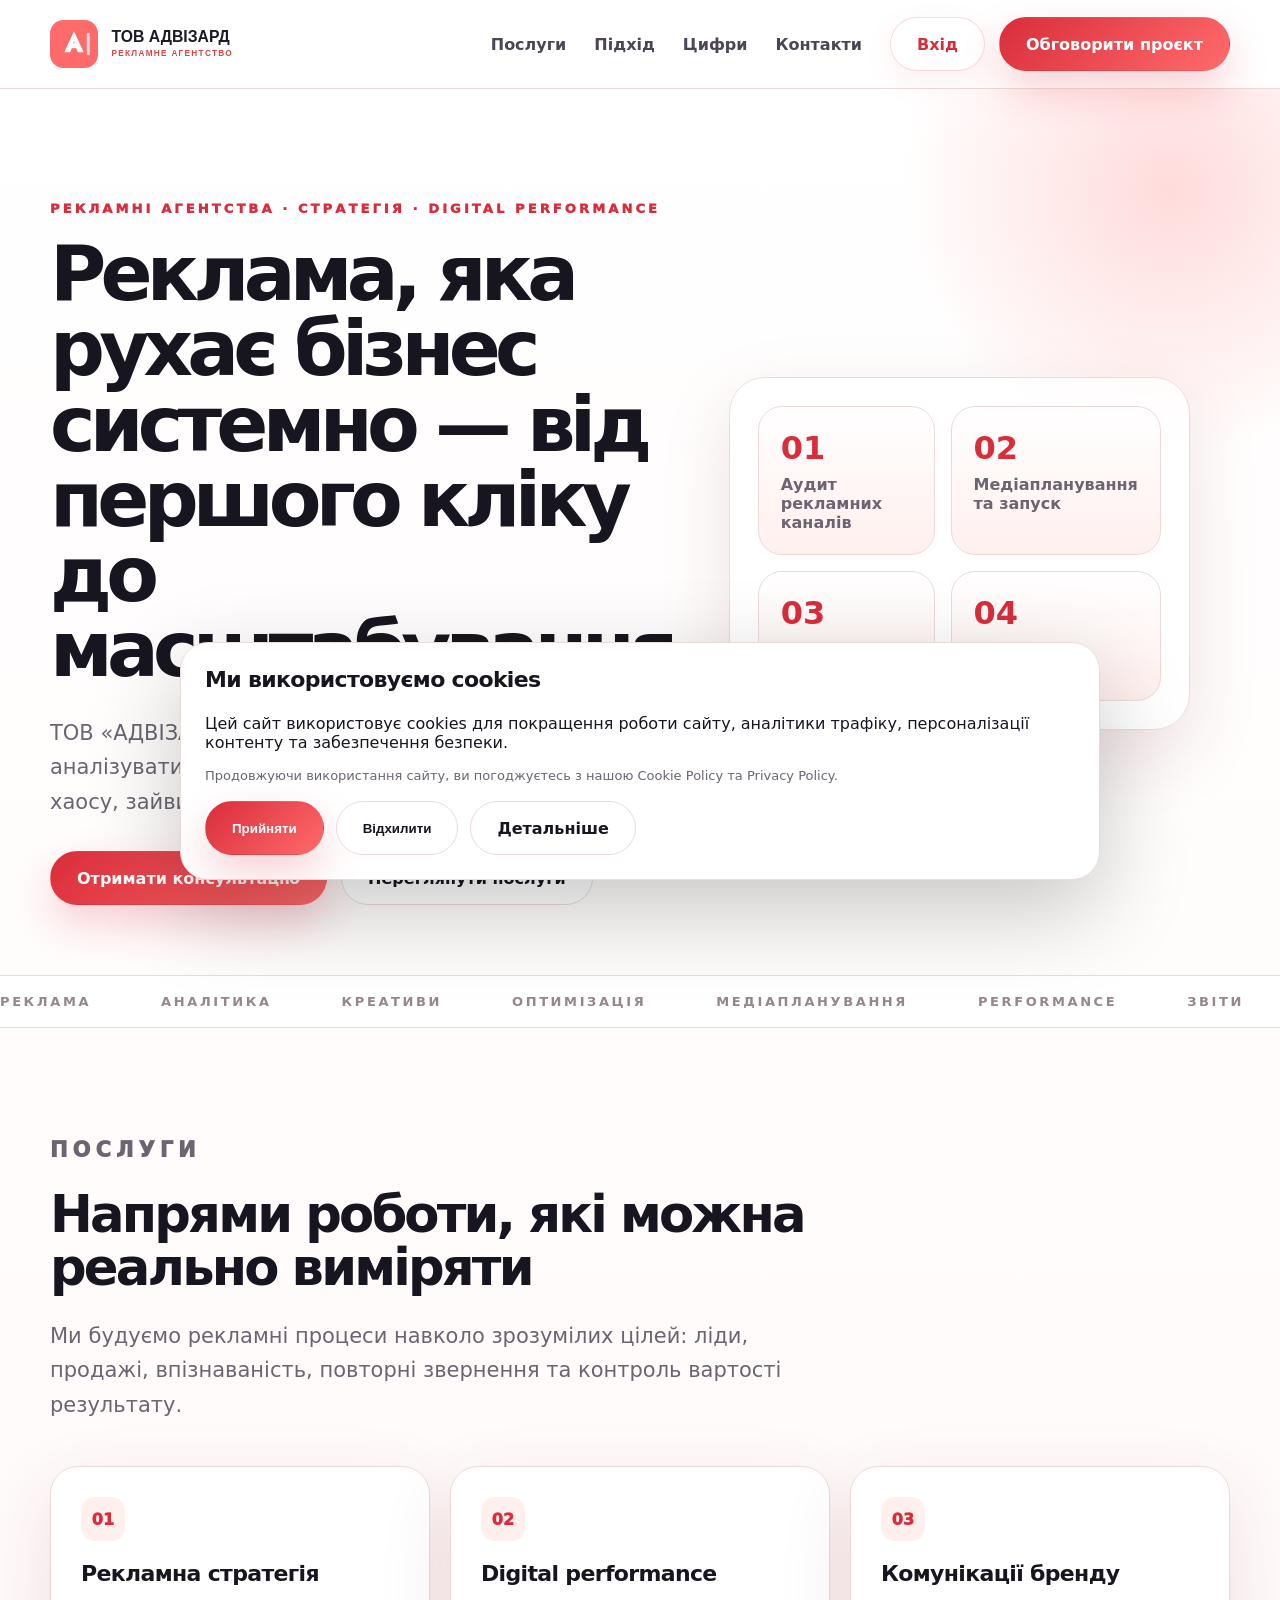
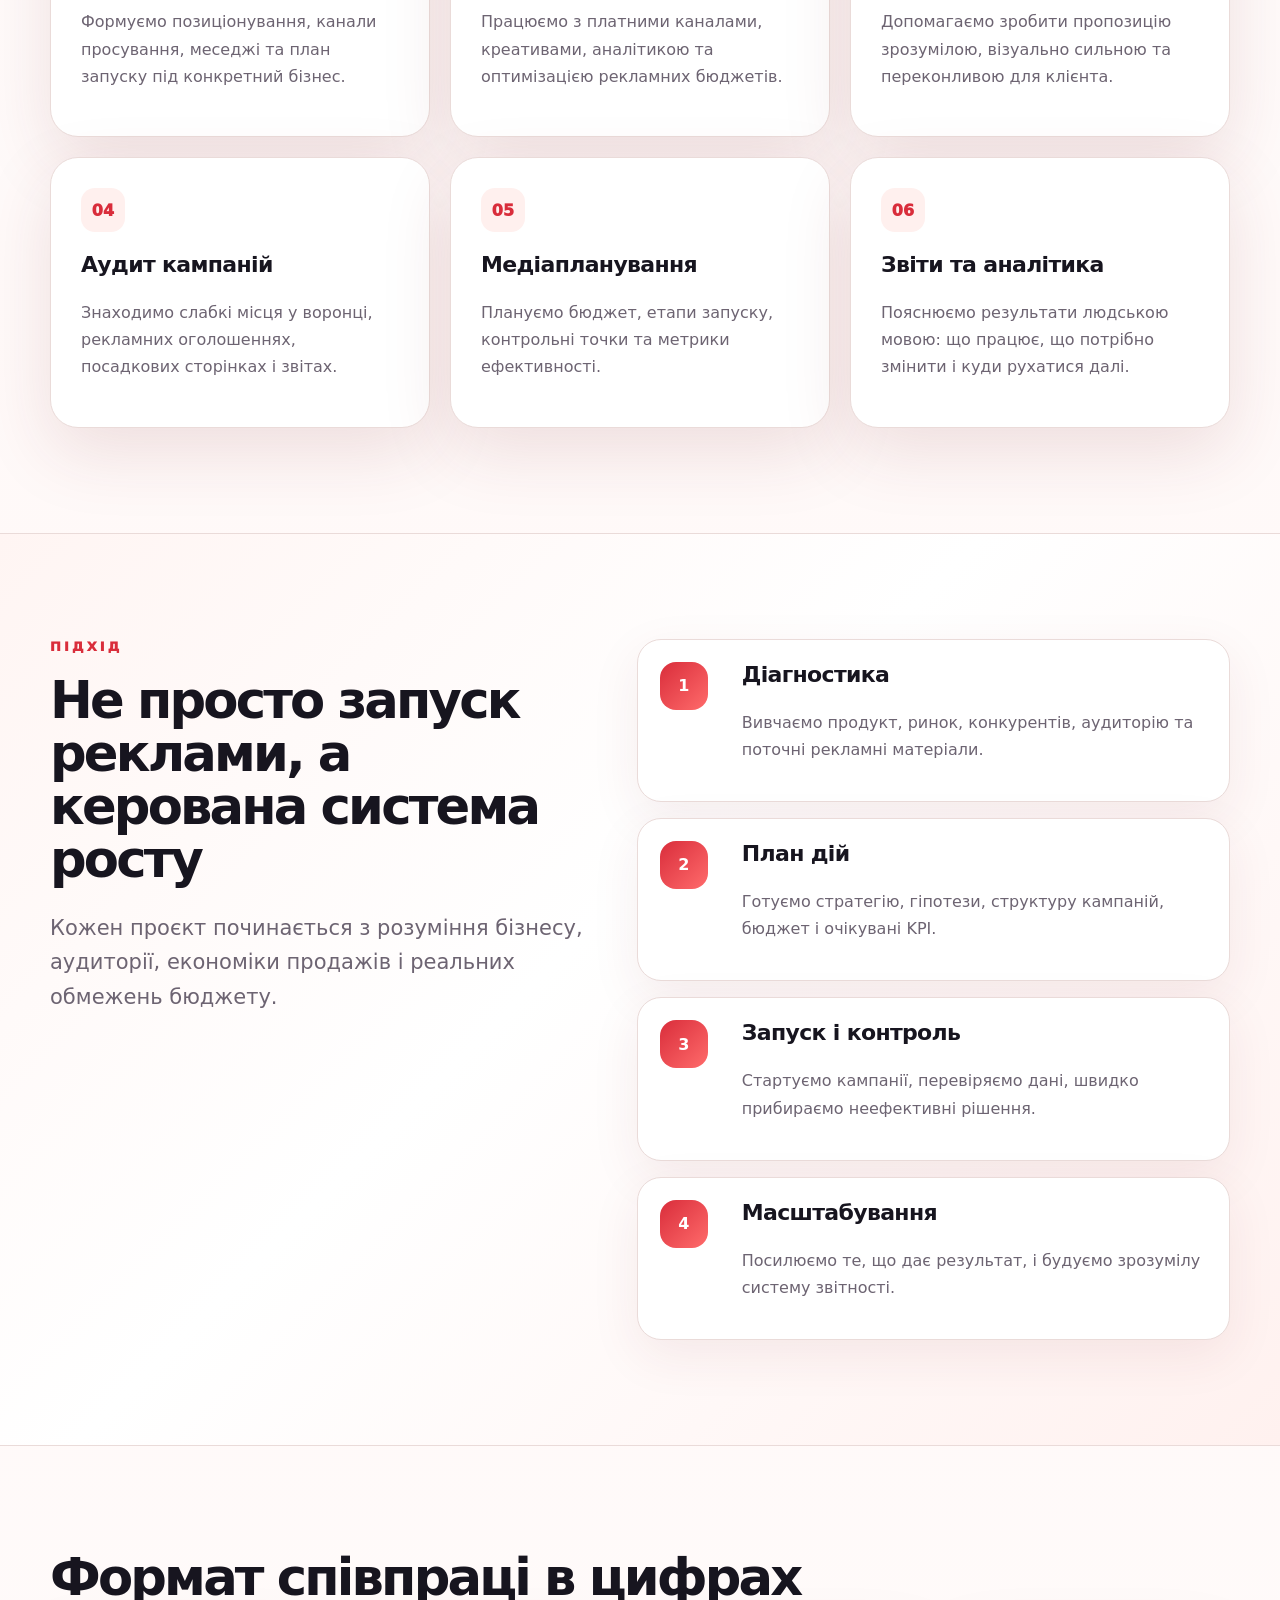
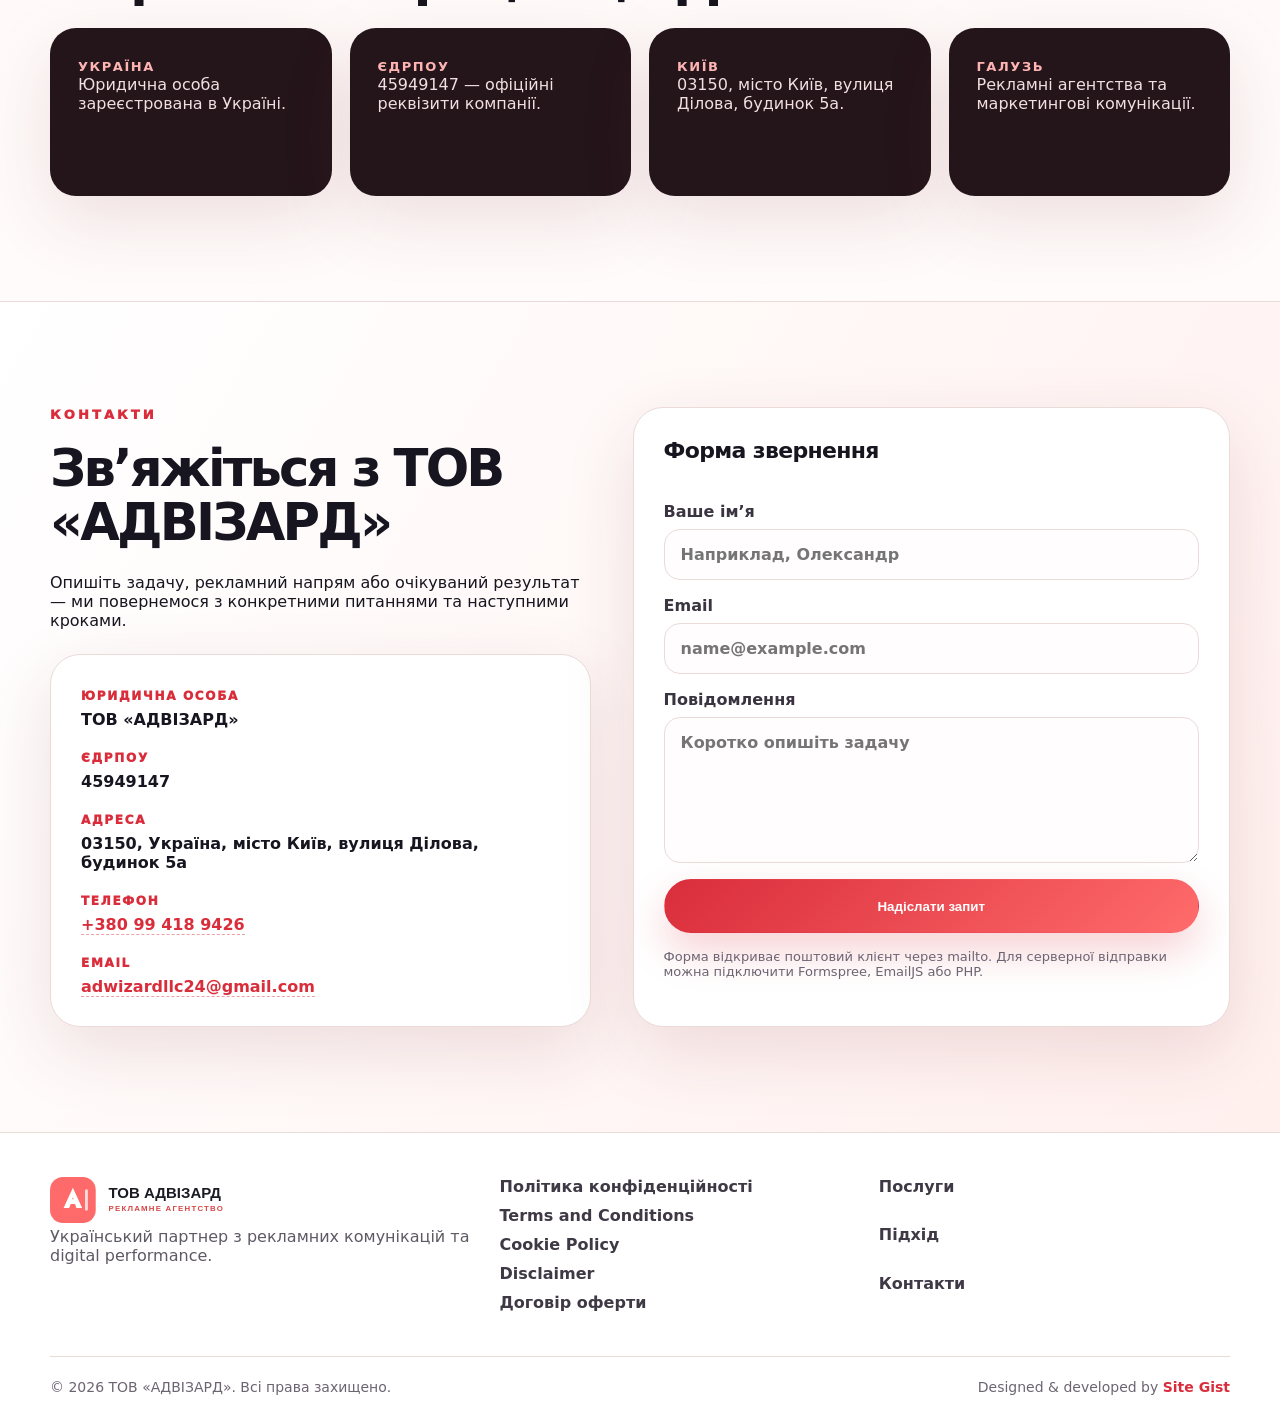
==== index.html @ 9f3d2ec8 "first commit" ====
<!doctype html>
<html lang="uk">
  <head>
    <meta charset="UTF-8" />
    <meta name="viewport" content="width=device-width,initial-scale=1" />
    <title>ТОВ АДВІЗАРД — рекламне агентство в Києві</title>
    <meta
      name="description"
      content="ТОВ АДВІЗАРД допомагає бізнесам запускати, аналізувати та масштабувати рекламні кампанії."
    />
    <meta property="og:title" content="ТОВ АДВІЗАРД" />
    <meta
      property="og:description"
      content="Рекламна стратегія, digital performance, аналітика та комунікації."
    />
    <meta property="og:type" content="website" />
    <link rel="icon" href="favicon.svg" />
    <link rel="stylesheet" href="assets/css/style.css" />
  </head>
  <div class="cookie-popup" id="cookiePopup">
    <div class="cookie-box">
      <div class="cookie-top">
        <div>
          <h3>Ми використовуємо cookies</h3>

          <p>
            Цей сайт використовує cookies для покращення роботи сайту, аналітики
            трафіку, персоналізації контенту та забезпечення безпеки.
          </p>

          <p class="form-note">
            Продовжуючи використання сайту, ви погоджуєтесь з нашою Cookie
            Policy та Privacy Policy.
          </p>
        </div>
      </div>

      <div class="cookie-actions">
        <button class="btn btn-primary" id="acceptCookies">Прийняти</button>

        <button class="btn btn-ghost" id="declineCookies">Відхилити</button>

        <a class="btn btn-ghost" href="cookie-policy.html"> Детальніше </a>
      </div>
    </div>
  </div>
  <body>
    <header class="site-header" id="top">
      <div class="container nav-wrap">
        <a class="brand" href="index.html" aria-label="ТОВ АДВІЗАРД">
          <img src="assets/img/logo.svg" alt="Логотип ТОВ АДВІЗАРД" />
        </a>

        <button
          class="nav-toggle"
          aria-label="Відкрити меню"
          aria-expanded="false"
        >
          <span></span><span></span><span></span>
        </button>

        <nav class="main-nav" aria-label="Головна навігація">
          <a href="#services">Послуги</a>
          <a href="#process">Підхід</a>
          <a href="#numbers">Цифри</a>
          <a href="#contact">Контакти</a>
        </nav>

        <div class="header-actions">
          <a class="admin-btn" href="admin/">Вхід</a>
          <a class="header-cta" href="#contact">Обговорити проєкт</a>
        </div>
      </div>
    </header>
    <main>
      <section class="hero">
        <div class="container hero-grid">
          <div class="reveal">
            <p class="eyebrow">
              Рекламні агентства · стратегія · digital performance
            </p>
            <h1>
              Реклама, яка рухає бізнес системно — від першого кліку до
              масштабування
            </h1>
            <p class="hero-text">
              ТОВ «АДВІЗАРД» допомагає компаніям запускати, аналізувати та
              посилювати рекламні кампанії без хаосу, зайвих витрат і сліпих
              рішень.
            </p>
            <div class="hero-actions">
              <a class="btn btn-primary" href="#contact"
                >Отримати консультацію</a
              ><a class="btn btn-ghost" href="#services">Переглянути послуги</a>
            </div>
          </div>
          <aside class="hero-card reveal">
            <div class="metric-grid">
              <div class="metric">
                <strong>01</strong><span>Аудит рекламних каналів</span>
              </div>
              <div class="metric">
                <strong>02</strong><span>Медіапланування та запуск</span>
              </div>
              <div class="metric">
                <strong>03</strong><span>Аналітика результатів</span>
              </div>
              <div class="metric">
                <strong>04</strong><span>Оптимізація бюджету</span>
              </div>
            </div>
          </aside>
        </div>
      </section>
      <div class="ticker">
        <div class="ticker-track">
          <span>Реклама</span><span>Аналітика</span><span>Креативи</span
          ><span>Оптимізація</span><span>Медіапланування</span
          ><span>Performance</span><span>Звіти</span><span>Реклама</span
          ><span>Аналітика</span><span>Креативи</span>
        </div>
      </div>
      <section class="section-pad" id="services">
        <div class="container">
          <div class="section-head reveal">
            <p class="eyebrow">Послуги</p>
            <h2>Напрями роботи, які можна реально виміряти</h2>
            <p>
              Ми будуємо рекламні процеси навколо зрозумілих цілей: ліди,
              продажі, впізнаваність, повторні звернення та контроль вартості
              результату.
            </p>
          </div>
          <div class="service-grid">
            <article class="card reveal">
              <span class="num">01</span>
              <h3>Рекламна стратегія</h3>
              <p>
                Формуємо позиціонування, канали просування, меседжі та план
                запуску під конкретний бізнес.
              </p>
            </article>
            <article class="card reveal">
              <span class="num">02</span>
              <h3>Digital performance</h3>
              <p>
                Працюємо з платними каналами, креативами, аналітикою та
                оптимізацією рекламних бюджетів.
              </p>
            </article>
            <article class="card reveal">
              <span class="num">03</span>
              <h3>Комунікації бренду</h3>
              <p>
                Допомагаємо зробити пропозицію зрозумілою, візуально сильною та
                переконливою для клієнта.
              </p>
            </article>
            <article class="card reveal">
              <span class="num">04</span>
              <h3>Аудит кампаній</h3>
              <p>
                Знаходимо слабкі місця у воронці, рекламних оголошеннях,
                посадкових сторінках і звітах.
              </p>
            </article>
            <article class="card reveal">
              <span class="num">05</span>
              <h3>Медіапланування</h3>
              <p>
                Плануємо бюджет, етапи запуску, контрольні точки та метрики
                ефективності.
              </p>
            </article>
            <article class="card reveal">
              <span class="num">06</span>
              <h3>Звіти та аналітика</h3>
              <p>
                Пояснюємо результати людською мовою: що працює, що потрібно
                змінити і куди рухатися далі.
              </p>
            </article>
          </div>
        </div>
      </section>
      <section class="section-pad process" id="process">
        <div class="container process-grid">
          <div class="reveal">
            <p class="eyebrow">Підхід</p>
            <h2>Не просто запуск реклами, а керована система росту</h2>
            <p class="hero-text">
              Кожен проєкт починається з розуміння бізнесу, аудиторії, економіки
              продажів і реальних обмежень бюджету.
            </p>
          </div>
          <div class="steps">
            <article class="step reveal">
              <b>1</b>
              <div>
                <h3>Діагностика</h3>
                <p>
                  Вивчаємо продукт, ринок, конкурентів, аудиторію та поточні
                  рекламні матеріали.
                </p>
              </div>
            </article>
            <article class="step reveal">
              <b>2</b>
              <div>
                <h3>План дій</h3>
                <p>
                  Готуємо стратегію, гіпотези, структуру кампаній, бюджет і
                  очікувані KPI.
                </p>
              </div>
            </article>
            <article class="step reveal">
              <b>3</b>
              <div>
                <h3>Запуск і контроль</h3>
                <p>
                  Стартуємо кампанії, перевіряємо дані, швидко прибираємо
                  неефективні рішення.
                </p>
              </div>
            </article>
            <article class="step reveal">
              <b>4</b>
              <div>
                <h3>Масштабування</h3>
                <p>
                  Посилюємо те, що дає результат, і будуємо зрозумілу систему
                  звітності.
                </p>
              </div>
            </article>
          </div>
        </div>
      </section>
      <section class="section-pad numbers" id="numbers">
        <div class="container">
          <h2 class="reveal">Формат співпраці в цифрах</h2>
          <div class="numbers-grid">
            <article class="reveal">
              <strong>Україна</strong>
              <p>Юридична особа зареєстрована в Україні.</p>
            </article>
            <article class="reveal">
              <strong>ЄДРПОУ</strong>
              <p>45949147 — офіційні реквізити компанії.</p>
            </article>
            <article class="reveal">
              <strong>Київ</strong>
              <p>03150, місто Київ, вулиця Ділова, будинок 5а.</p>
            </article>
            <article class="reveal">
              <strong>Галузь</strong>
              <p>Рекламні агентства та маркетингові комунікації.</p>
            </article>
          </div>
        </div>
      </section>
      <section class="section-pad contact" id="contact">
        <div class="container contact-grid">
          <div class="reveal">
            <p class="eyebrow">Контакти</p>
            <h2>Звʼяжіться з ТОВ «АДВІЗАРД»</h2>
            <p class="contact-lead">
              Опишіть задачу, рекламний напрям або очікуваний результат — ми
              повернемося з конкретними питаннями та наступними кроками.
            </p>
            <div class="contact-card">
              <div>
                <span>Юридична особа</span>
                <p>ТОВ «АДВІЗАРД»</p>
              </div>
              <div>
                <span>ЄДРПОУ</span>
                <p>45949147</p>
              </div>
              <div>
                <span>Адреса</span>
                <p>03150, Україна, місто Київ, вулиця Ділова, будинок 5а</p>
              </div>
              <div>
                <span>Телефон</span>
                <p><a href="tel:+380994189426">+380 99 418 9426</a></p>
              </div>
              <div>
                <span>Email</span>
                <p>
                  <a href="mailto:adwizardllc24@gmail.com"
                    >adwizardllc24@gmail.com</a
                  >
                </p>
              </div>
            </div>
          </div>
          <form class="contact-form reveal" data-contact-form>
            <h3>Форма звернення</h3>
            <label
              >Ваше імʼя<input
                name="name"
                required
                placeholder="Наприклад, Олександр" /></label
            ><label
              >Email<input
                name="email"
                type="email"
                required
                placeholder="name@example.com" /></label
            ><label
              >Повідомлення<textarea
                name="message"
                rows="6"
                required
                placeholder="Коротко опишіть задачу"
              ></textarea></label
            ><button class="btn btn-primary" type="submit">
              Надіслати запит
            </button>
            <p class="form-note">
              Форма відкриває поштовий клієнт через mailto. Для серверної
              відправки можна підключити Formspree, EmailJS або PHP.
            </p>
            <p class="form-status" aria-live="polite"></p>
          </form>
        </div>
      </section>
    </main>
    <footer class="site-footer">
      <div class="container footer-grid">
        <div class="footer-brand">
          <img src="assets/img/logo.svg" alt="ТОВ АДВІЗАРД" />
          <p>
            Український партнер з рекламних комунікацій та digital performance.
          </p>
        </div>
        <nav class="footer-links">
          <a href="privacy-policy.html">Політика конфіденційності</a
          ><a href="terms-and-conditions.html">Terms and Conditions</a
          ><a href="cookie-policy.html">Cookie Policy</a
          ><a href="disclaimer.html">Disclaimer</a
          ><a href="offer-agreement.html">Договір оферти</a>
        </nav>
        <nav class="footer-links">
          <a href="#services">Послуги</a><a href="#process">Підхід</a
          ><a href="#contact">Контакти</a>
        </nav>
      </div>
      <div class="container footer-bottom">
        <span>© 2026 ТОВ «АДВІЗАРД». Всі права захищено.</span
        ><span
          >Designed & developed by
          <a
            href="https://sitegist.com/uk/services/web/"
            target="_blank"
            rel="noopener"
            >Site Gist</a
          ></span
        >
      </div>
    </footer>
    <div class="cookie-popup">
      <div class="cookie-box">
        <div class="cookie-top">
          <div>
            <h3>Ми використовуємо cookies</h3>
            <p>
              Cookies допомагають покращувати сайт, аналізувати взаємодію та
              робити комунікацію зручнішою. Ви можете прийняти або відхилити
              необовʼязкові cookies.
            </p>
          </div>
        </div>
        <div class="cookie-actions">
          <button class="btn btn-primary" data-cookie-accept>Прийняти</button
          ><button class="btn btn-ghost" data-cookie-reject>Відхилити</button
          ><a class="btn btn-ghost" href="cookie-policy.html">Детальніше</a>
        </div>
      </div>
    </div>
    <script src="assets/js/main.js"></script>
  </body>
</html>
---- assets/css/style.css ----
:root {
  --bg: #fff8f7;
  --paper: #ffffff;
  --ink: #17151f;
  --muted: #6d6472;
  --red: #d92d3b;
  --red2: #ff6b6b;
  --soft: #fff0ee;
  --line: #eadbd9;
  --dark: #24151a;
  --shadow: 0 24px 70px rgba(124, 35, 45, 0.13);
  --radius: 28px;
}
* {
  box-sizing: border-box;
}
html {
  scroll-behavior: smooth;
}
body {
  margin: 0;
  font-family:
    Inter,
    system-ui,
    -apple-system,
    Segoe UI,
    sans-serif;
  background: linear-gradient(180deg, #fff, #fff8f7 55%, #fff);
  color: var(--ink);
  overflow-x: hidden;
}
a {
  color: inherit;
  text-decoration: none;
}
.container {
  width: min(1180px, calc(100% - 40px));
  margin: 0 auto;
}
.site-header {
  position: sticky;
  top: 0;
  z-index: 50;
  background: rgba(255, 255, 255, 0.82);
  border-bottom: 1px solid var(--line);
  backdrop-filter: blur(18px);
}
.nav-wrap {
  height: 88px;
  display: flex;
  align-items: center;
  gap: 28px;
}
.brand img {
  width: 210px;
  height: auto;
  display: block;
}
.main-nav {
  margin-left: auto;
  display: flex;
  gap: 28px;
  color: #4c4654;
  font-weight: 800;
}
.main-nav a {
  position: relative;
}
.main-nav a:after {
  content: "";
  position: absolute;
  left: 0;
  right: 100%;
  bottom: -7px;
  height: 2px;
  background: var(--red);
  transition: 0.25s;
}
.main-nav a:hover:after {
  right: 0;
}
.btn,
.header-cta {
  display: inline-flex;
  align-items: center;
  justify-content: center;
  min-height: 54px;
  padding: 0 26px;
  border-radius: 999px;
  border: 1px solid transparent;
  font-weight: 900;
  cursor: pointer;
  transition: 0.25s;
}
.btn-primary,
.header-cta {
  background: linear-gradient(135deg, var(--red), var(--red2));
  color: #fff;
  box-shadow: 0 18px 42px rgba(217, 45, 59, 0.22);
}
.btn-primary:hover,
.header-cta:hover {
  transform: translateY(-2px);
  box-shadow: 0 22px 60px rgba(217, 45, 59, 0.3);
}
.btn-ghost {
  background: #fff;
  border-color: var(--line);
  color: var(--ink);
}
.btn-ghost:hover {
  border-color: rgba(217, 45, 59, 0.45);
  color: var(--red);
}
.nav-toggle {
  display: none;
  margin-left: auto;
  border: 0;
  background: transparent;
  flex-direction: column;
  gap: 5px;
}
.nav-toggle span {
  width: 28px;
  height: 2px;
  background: var(--ink);
  display: block;
  border-radius: 5px;
}
.hero {
  position: relative;
  padding: 112px 0 70px;
  overflow: hidden;
}
.hero:before {
  content: "";
  position: absolute;
  width: 580px;
  height: 580px;
  border-radius: 50%;
  background: radial-gradient(
    circle,
    rgba(255, 107, 107, 0.24),
    transparent 65%
  );
  right: -180px;
  top: -190px;
}
.hero-grid {
  display: grid;
  grid-template-columns: 1.08fr 0.92fr;
  gap: 56px;
  align-items: center;
  position: relative;
}
.eyebrow {
  margin: 0 0 20px;
  color: var(--red);
  font-size: 13px;
  font-weight: 950;
  text-transform: uppercase;
  letter-spacing: 0.24em;
}
h1,
h2,
h3,
p {
  margin-top: 0;
}
h1 {
  font-size: clamp(46px, 6vw, 82px);
  line-height: 0.98;
  letter-spacing: -0.075em;
  margin-bottom: 28px;
}
h2 {
  font-size: clamp(34px, 4vw, 58px);
  line-height: 1.04;
  letter-spacing: -0.055em;
  margin-bottom: 24px;
}
h3 {
  font-size: 22px;
  letter-spacing: -0.03em;
}
.hero-text,
.section-head p {
  font-size: 21px;
  line-height: 1.65;
  color: var(--muted);
}
.hero-actions {
  display: flex;
  gap: 14px;
  flex-wrap: wrap;
  margin-top: 32px;
}
.hero-card {
  background: rgba(255, 255, 255, 0.7);
  border: 1px solid var(--line);
  border-radius: 36px;
  padding: 28px;
  box-shadow: var(--shadow);
  backdrop-filter: blur(14px);
}
.metric-grid {
  display: grid;
  grid-template-columns: 1fr 1fr;
  gap: 16px;
}
.metric {
  background: linear-gradient(180deg, #fff, var(--soft));
  border: 1px solid var(--line);
  border-radius: 24px;
  padding: 22px;
}
.metric strong {
  display: block;
  color: var(--red);
  font-size: 32px;
  margin-bottom: 8px;
}
.metric span {
  color: var(--muted);
  font-weight: 750;
}
.ticker {
  overflow: hidden;
  border-block: 1px solid var(--line);
  background: #fff;
}
.ticker-track {
  display: inline-flex;
  gap: 70px;
  white-space: nowrap;
  animation: ticker 28s linear infinite;
  padding: 18px 0;
  color: #95878c;
  text-transform: uppercase;
  font-size: 13px;
  font-weight: 900;
  letter-spacing: 0.2em;
}
@keyframes ticker {
  to {
    transform: translateX(-50%);
  }
}
.section-pad {
  padding: 105px 0;
}
.section-head {
  max-width: 760px;
  margin-bottom: 44px;
}
.service-grid {
  display: grid;
  grid-template-columns: repeat(3, 1fr);
  gap: 20px;
}
.card {
  background: #fff;
  border: 1px solid var(--line);
  border-radius: var(--radius);
  padding: 30px;
  box-shadow: var(--shadow);
  transition: 0.25s;
}
.card:hover {
  transform: translateY(-5px);
}
.card .num {
  display: inline-flex;
  width: 44px;
  height: 44px;
  border-radius: 14px;
  background: var(--soft);
  color: var(--red);
  align-items: center;
  justify-content: center;
  font-weight: 950;
  margin-bottom: 20px;
}
.card p,
.step p,
.legal-content p,
.legal-content li {
  color: var(--muted);
  line-height: 1.7;
}
.process {
  background: linear-gradient(135deg, #fff5f3, #fff 45%, #fff1ef);
  border-block: 1px solid var(--line);
}
.process-grid {
  display: grid;
  grid-template-columns: 0.95fr 1.05fr;
  gap: 50px;
  align-items: start;
}
.steps {
  display: grid;
  gap: 16px;
}
.step {
  display: grid;
  grid-template-columns: 64px 1fr;
  gap: 18px;
  background: #fff;
  border: 1px solid var(--line);
  border-radius: 24px;
  padding: 22px;
  box-shadow: 0 16px 50px rgba(124, 35, 45, 0.08);
}
.step b {
  width: 48px;
  height: 48px;
  border-radius: 16px;
  background: linear-gradient(135deg, var(--red), var(--red2));
  color: #fff;
  display: grid;
  place-items: center;
}
.numbers-grid {
  display: grid;
  grid-template-columns: repeat(4, 1fr);
  gap: 18px;
}
.numbers-grid article {
  background: var(--dark);
  color: #fff;
  border-radius: 26px;
  padding: 28px;
  min-height: 168px;
  box-shadow: var(--shadow);
}
.numbers-grid strong {
  color: #ffb4b4;
  text-transform: uppercase;
  letter-spacing: 0.12em;
  font-size: 13px;
}
.numbers-grid p {
  color: #f1dfe1;
}
.contact {
  background: linear-gradient(120deg, #fff, #fff0ee);
  border-top: 1px solid var(--line);
}
.contact-grid {
  display: grid;
  grid-template-columns: 0.95fr 1.05fr;
  gap: 42px;
}
.contact-card,
.contact-form {
  background: #fff;
  border: 1px solid var(--line);
  border-radius: 30px;
  padding: 30px;
  box-shadow: var(--shadow);
}
.contact-card {
  display: grid;
  gap: 18px;
  margin-top: 24px;
}
.contact-card span {
  color: var(--red);
  text-transform: uppercase;
  font-weight: 950;
  letter-spacing: 0.14em;
  font-size: 12px;
}
.contact-card p {
  font-weight: 800;
  margin: 6px 0 0;
}
.contact-card a {
  color: var(--red);
  border-bottom: 1px dashed rgba(217, 45, 59, 0.45);
}
.contact-form {
  display: grid;
  gap: 16px;
}
label {
  display: grid;
  gap: 8px;
  font-weight: 850;
  color: #3a3340;
}
input,
textarea {
  width: 100%;
  border: 1px solid var(--line);
  border-radius: 16px;
  background: #fffdfd;
  color: var(--ink);
  padding: 15px 16px;
  font: inherit;
  outline: none;
  transition: 0.2s;
}
input:focus,
textarea:focus {
  border-color: rgba(217, 45, 59, 0.6);
  box-shadow: 0 0 0 4px rgba(217, 45, 59, 0.08);
}
textarea {
  resize: vertical;
}
.form-note,
.form-status {
  font-size: 13px;
  color: var(--muted);
  margin: 0;
}
.form-status {
  color: var(--red);
  font-weight: 900;
}
.site-footer {
  background: #ffffff;
  color: #1d1b22;
  border-top: 1px solid var(--line);
}

.footer-grid {
  padding: 44px 0;
  display: grid;
  grid-template-columns: 1.2fr 1fr 1fr;
  gap: 28px;
  border-bottom: 1px solid var(--line);
}

.footer-brand img {
  width: 200px;
  filter: none;
}

.footer-brand p {
  color: #5f5966;
}

.footer-links {
  display: grid;
  gap: 10px;
}

.footer-links a {
  color: #3f3946;
  font-weight: 700;
}

.footer-links a:hover {
  color: var(--red);
}

.footer-bottom {
  display: flex;
  justify-content: space-between;
  gap: 20px;
  padding: 22px 0;
  color: #6d6472;
  font-size: 14px;
}

.footer-bottom a {
  color: var(--red);
  font-weight: 900;
}
.header-actions {
  display: flex;
  align-items: center;
  gap: 14px;
}

.admin-btn {
  display: inline-flex;
  align-items: center;
  justify-content: center;
  min-height: 54px;
  padding: 0 26px;
  border-radius: 999px;
  border: 1px solid rgba(217, 45, 59, 0.18);
  background: #fff;
  color: var(--red);
  font-weight: 900;
  transition: 0.25s;
  box-shadow: 0 10px 30px rgba(217, 45, 59, 0.08);
}

.admin-btn:hover {
  transform: translateY(-2px);
  background: linear-gradient(135deg, var(--red), var(--red2));
  color: #fff;
  box-shadow: 0 20px 50px rgba(217, 45, 59, 0.25);
}
.cookie-popup {
  position: fixed;
  left: 20px;
  right: 20px;
  bottom: 20px;
  z-index: 100;
  display: none;
}
.cookie-popup.show {
  display: block;
}
.cookie-box {
  max-width: 920px;
  margin: 0 auto;
  background: #fff;
  border: 1px solid var(--line);
  border-radius: 28px;
  box-shadow: 0 30px 90px rgba(0, 0, 0, 0.22);
  padding: 24px;
}
.cookie-top {
  display: flex;
  gap: 20px;
  justify-content: space-between;
}
.cookie-actions {
  display: flex;
  gap: 12px;
  flex-wrap: wrap;
  margin-top: 18px;
}
.legal-hero {
  padding: 72px 0;
  background: linear-gradient(135deg, #fff5f3, #fff);
}
.legal-content {
  background: #fff;
  border: 1px solid var(--line);
  box-shadow: var(--shadow);
  border-radius: 30px;
  padding: 42px;
  margin: 60px auto;
  max-width: 980px;
}
.admin-body {
  min-height: 100vh;
  display: grid;
  place-items: center;
  background: linear-gradient(135deg, #fff8f7, #fff0ee);
}
.admin-box {
  width: min(440px, calc(100% - 32px));
  background: #fff;
  border: 1px solid var(--line);
  box-shadow: var(--shadow);
  border-radius: 30px;
  padding: 32px;
}
.admin-box img {
  width: 210px;
}
.admin-box form {
  display: grid;
  gap: 16px;
  margin-top: 22px;
}
.admin-note {
  font-size: 13px;
  color: var(--muted);
}

.admin-tabs {
  display: flex;
  gap: 12px;
  margin-top: 28px;
}

.admin-tab {
  flex: 1;
  height: 52px;
  border-radius: 16px;
  border: 1px solid var(--line);
  background: #fff;
  color: var(--ink);
  font-weight: 900;
  cursor: pointer;
  transition: 0.25s;
}

.admin-tab.active {
  background: linear-gradient(135deg, var(--red), var(--red2));
  color: #fff;
  box-shadow: 0 14px 35px rgba(217, 45, 59, 0.18);
}

.admin-panel {
  display: none;
}

.admin-panel.active {
  display: block;
}
.reveal {
  opacity: 0;
  transform: translateY(24px);
  transition: 0.7s;
}
.reveal.is-visible {
  opacity: 1;
  transform: none;
}
@media (max-width: 900px) {
  .nav-toggle {
    display: flex;
  }
  .main-nav,
  .header-cta {
    display: none;
  }
  .main-nav.open {
    position: absolute;
    display: grid;
    top: 88px;
    left: 20px;
    right: 20px;
    padding: 22px;
    background: #fff;
    border: 1px solid var(--line);
    border-radius: 22px;
    box-shadow: var(--shadow);
  }
  .hero-grid,
  .process-grid,
  .contact-grid {
    grid-template-columns: 1fr;
  }
  .service-grid,
  .numbers-grid {
    grid-template-columns: 1fr 1fr;
  }
  .footer-grid {
    grid-template-columns: 1fr;
  }
  .footer-bottom {
    display: grid;
  }
  .hero {
    padding-top: 80px;
  }
}
@media (max-width: 560px) {
  .container {
    width: calc(100% - 28px);
  }
  .brand img {
    width: 185px;
  }
  .nav-wrap {
    height: 78px;
  }
  .service-grid,
  .numbers-grid,
  .metric-grid {
    grid-template-columns: 1fr;
  }
  .btn {
    width: 100%;
  }
  h1 {
    font-size: 42px;
  }
  .legal-content {
    padding: 24px;
  }
  .cookie-top {
    display: grid;
  }
}
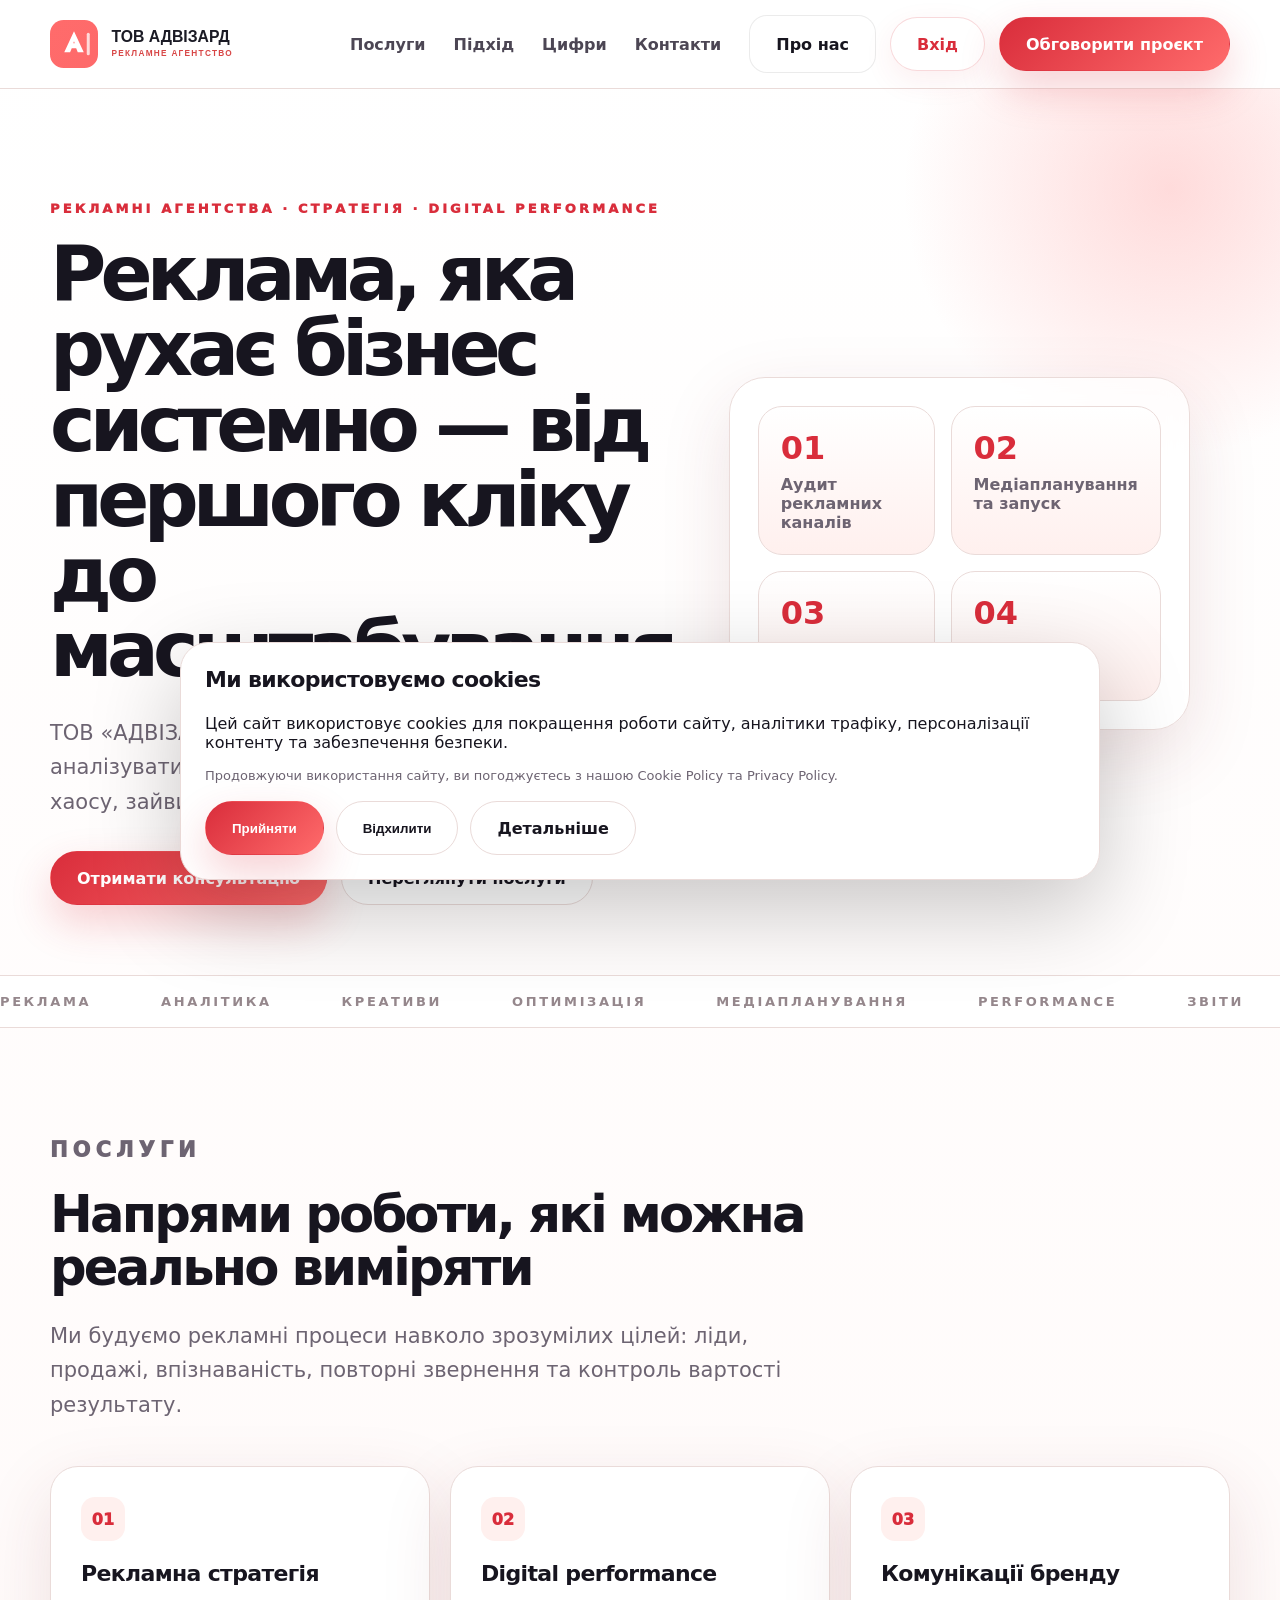
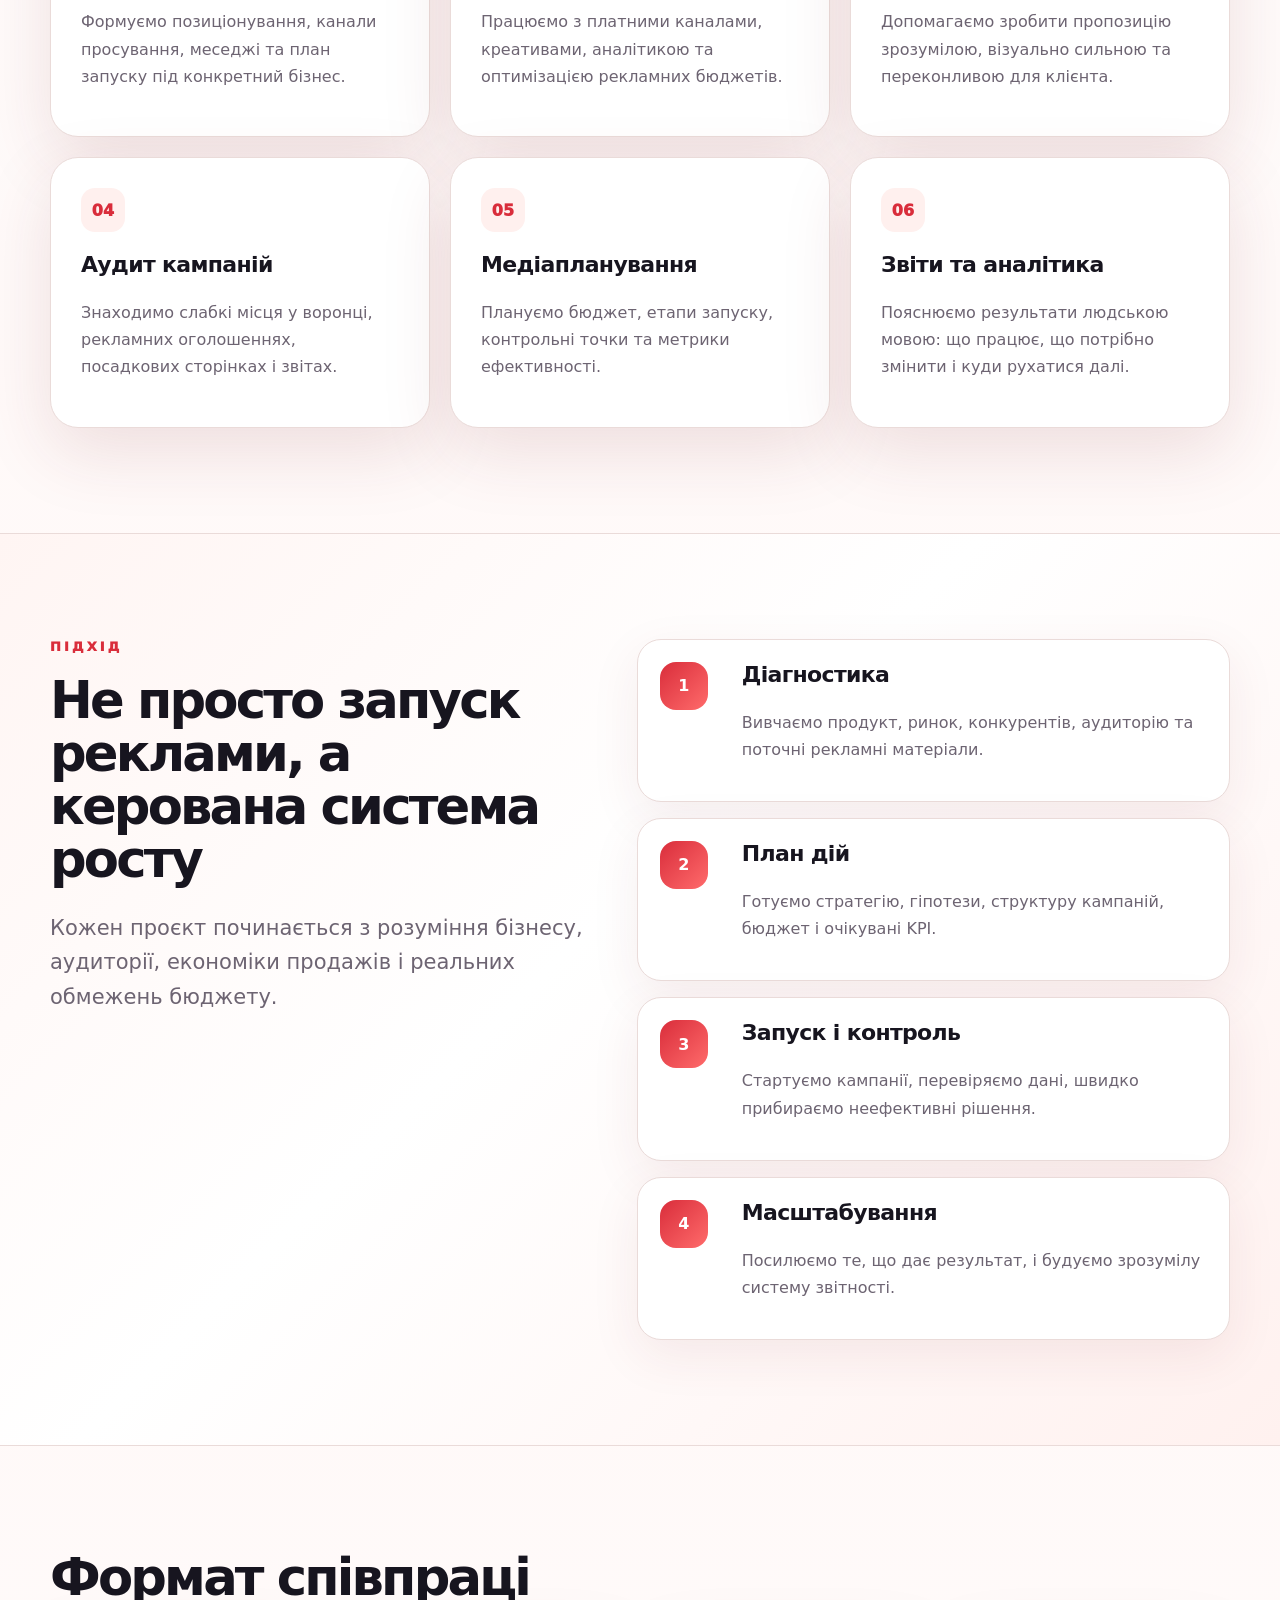
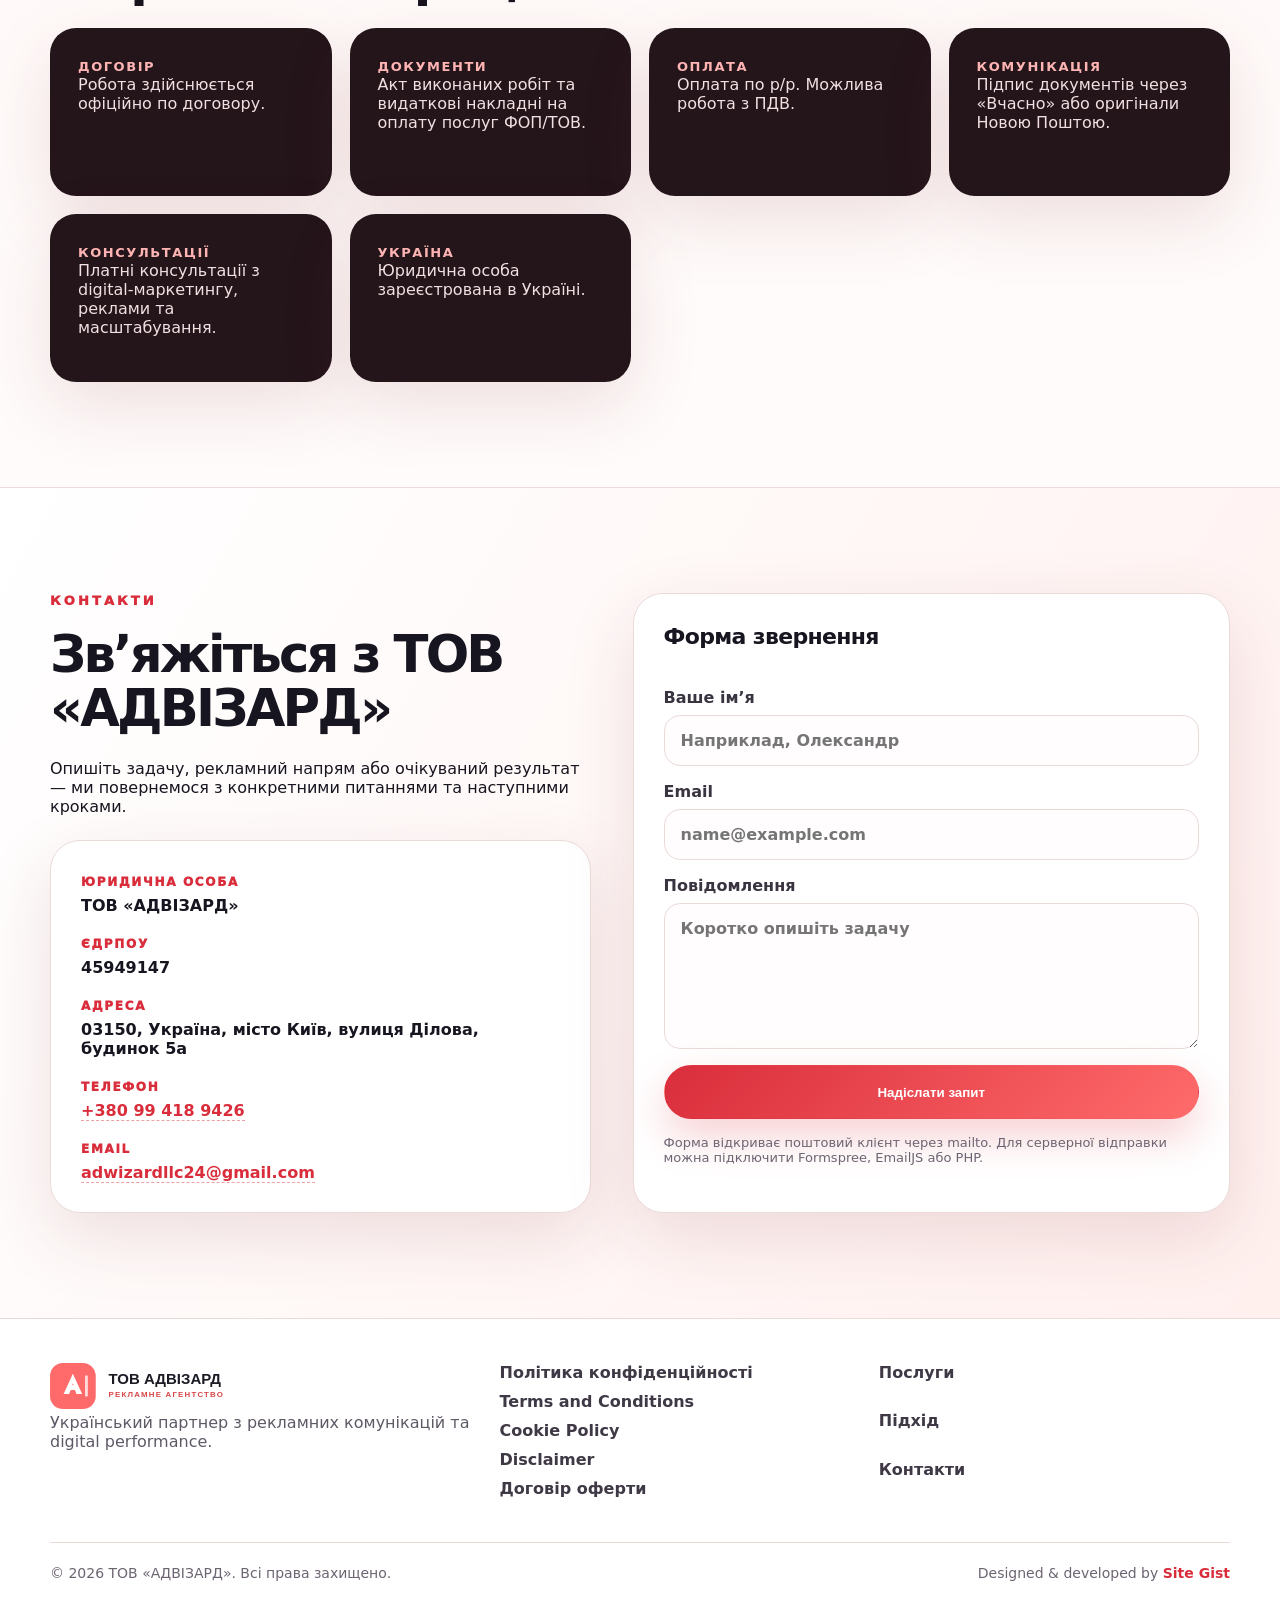
==== commit 48172b45: "v 1.2" ====
--- a/index.html
+++ b/index.html
@@ -67,6 +67,7 @@
         </nav>
 
         <div class="header-actions">
+          <a class="contacts" href="contact.html">Про нас</a>
           <a class="admin-btn" href="admin/">Вхід</a>
           <a class="header-cta" href="#contact">Обговорити проєкт</a>
         </div>
@@ -239,23 +240,51 @@
       </section>
       <section class="section-pad numbers" id="numbers">
         <div class="container">
-          <h2 class="reveal">Формат співпраці в цифрах</h2>
+          <h2 class="reveal">Формат співпраці</h2>
+
           <div class="numbers-grid">
             <article class="reveal">
+              <strong>Договір</strong>
+
+              <p>Робота здійснюється офіційно по договору.</p>
+            </article>
+
+            <article class="reveal">
+              <strong>Документи</strong>
+
+              <p>
+                Акт виконаних робіт та видаткові накладні на оплату послуг
+                ФОП/ТОВ.
+              </p>
+            </article>
+
+            <article class="reveal">
+              <strong>Оплата</strong>
+
+              <p>Оплата по р/р. Можлива робота з ПДВ.</p>
+            </article>
+
+            <article class="reveal">
+              <strong>Комунікація</strong>
+
+              <p>
+                Підпис документів через «Вчасно» або оригінали Новою Поштою.
+              </p>
+            </article>
+
+            <article class="reveal">
+              <strong>Консультації</strong>
+
+              <p>
+                Платні консультації з digital-маркетингу, реклами та
+                масштабування.
+              </p>
+            </article>
+
+            <article class="reveal">
               <strong>Україна</strong>
+
               <p>Юридична особа зареєстрована в Україні.</p>
-            </article>
-            <article class="reveal">
-              <strong>ЄДРПОУ</strong>
-              <p>45949147 — офіційні реквізити компанії.</p>
-            </article>
-            <article class="reveal">
-              <strong>Київ</strong>
-              <p>03150, місто Київ, вулиця Ділова, будинок 5а.</p>
-            </article>
-            <article class="reveal">
-              <strong>Галузь</strong>
-              <p>Рекламні агентства та маркетингові комунікації.</p>
             </article>
           </div>
         </div>
--- a/assets/css/style.css
+++ b/assets/css/style.css
@@ -608,6 +608,98 @@
   opacity: 1;
   transform: none;
 }
+.about-grid {
+  display: grid;
+  grid-template-columns: 1.2fr 0.8fr;
+  gap: 40px;
+  align-items: start;
+}
+
+.about-card {
+  background: #fff;
+  border: 1px solid rgba(0, 0, 0, 0.08);
+  border-radius: 28px;
+  padding: 36px;
+  box-shadow: 0 10px 40px rgba(0, 0, 0, 0.05);
+}
+
+.about-card h3 {
+  margin-bottom: 24px;
+}
+
+.about-card ul {
+  display: flex;
+  flex-direction: column;
+  gap: 16px;
+  padding-left: 18px;
+}
+
+.section-title {
+  margin-bottom: 32px;
+}
+
+.map-box {
+  overflow: hidden;
+  border-radius: 28px;
+  border: 1px solid rgba(0, 0, 0, 0.08);
+  box-shadow: 0 10px 40px rgba(0, 0, 0, 0.06);
+}
+
+.map-box iframe {
+  width: 100%;
+  height: 460px;
+  border: none;
+}
+
+.header-actions {
+  display: flex;
+  align-items: center;
+  gap: 14px;
+}
+
+.contacts {
+  height: 58px;
+  padding: 0 26px;
+
+  display: flex;
+  align-items: center;
+  justify-content: center;
+
+  border-radius: 18px;
+
+  border: 1px solid rgba(0, 0, 0, 0.08);
+
+  background: #fff;
+
+  color: var(--ink);
+
+  font-weight: 800;
+
+  transition: 0.25s ease;
+
+  text-decoration: none;
+}
+
+.contacts:hover {
+  transform: translateY(-2px);
+
+  border-color: rgba(230, 57, 70, 0.22);
+
+  box-shadow: 0 14px 35px rgba(230, 57, 70, 0.08);
+
+  color: var(--red);
+}
+
+@media (max-width: 900px) {
+  .about-grid {
+    grid-template-columns: 1fr;
+  }
+
+  .map-box iframe {
+    height: 320px;
+  }
+}
+
 @media (max-width: 900px) {
   .nav-toggle {
     display: flex;
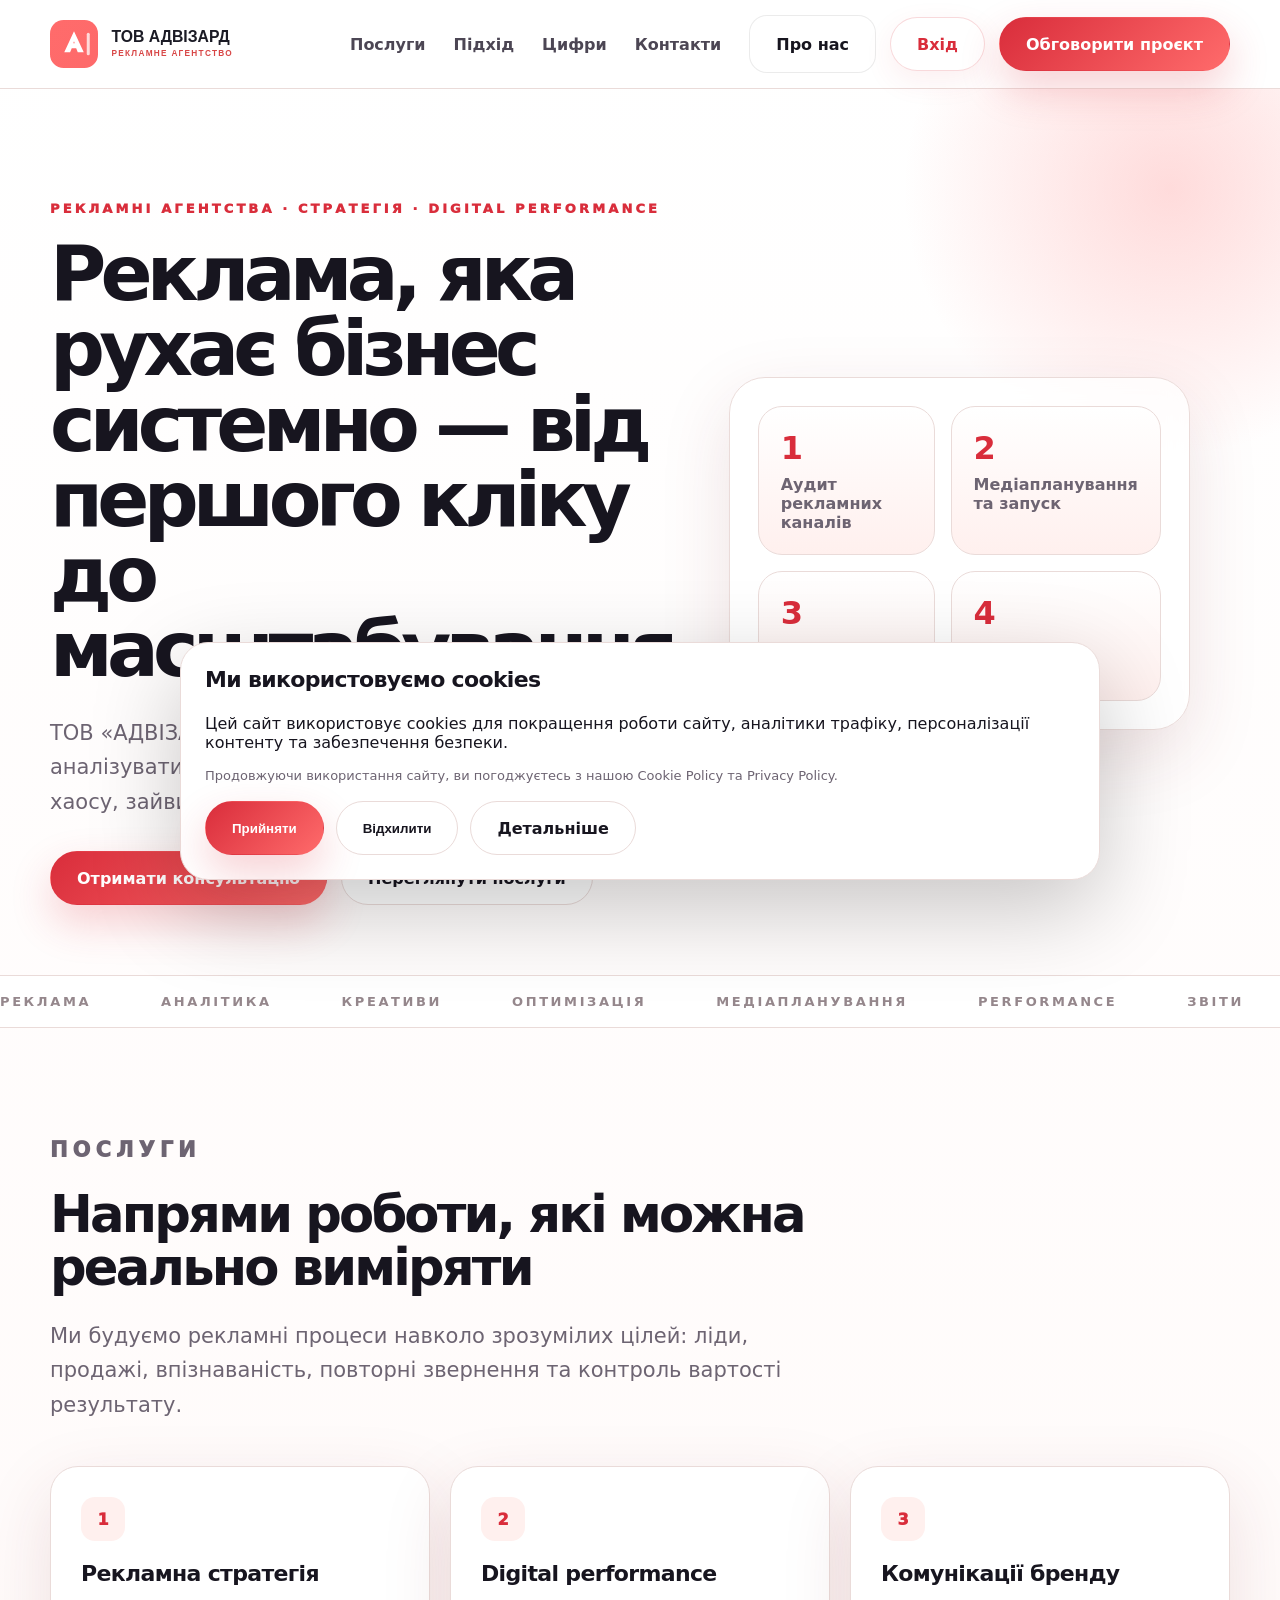
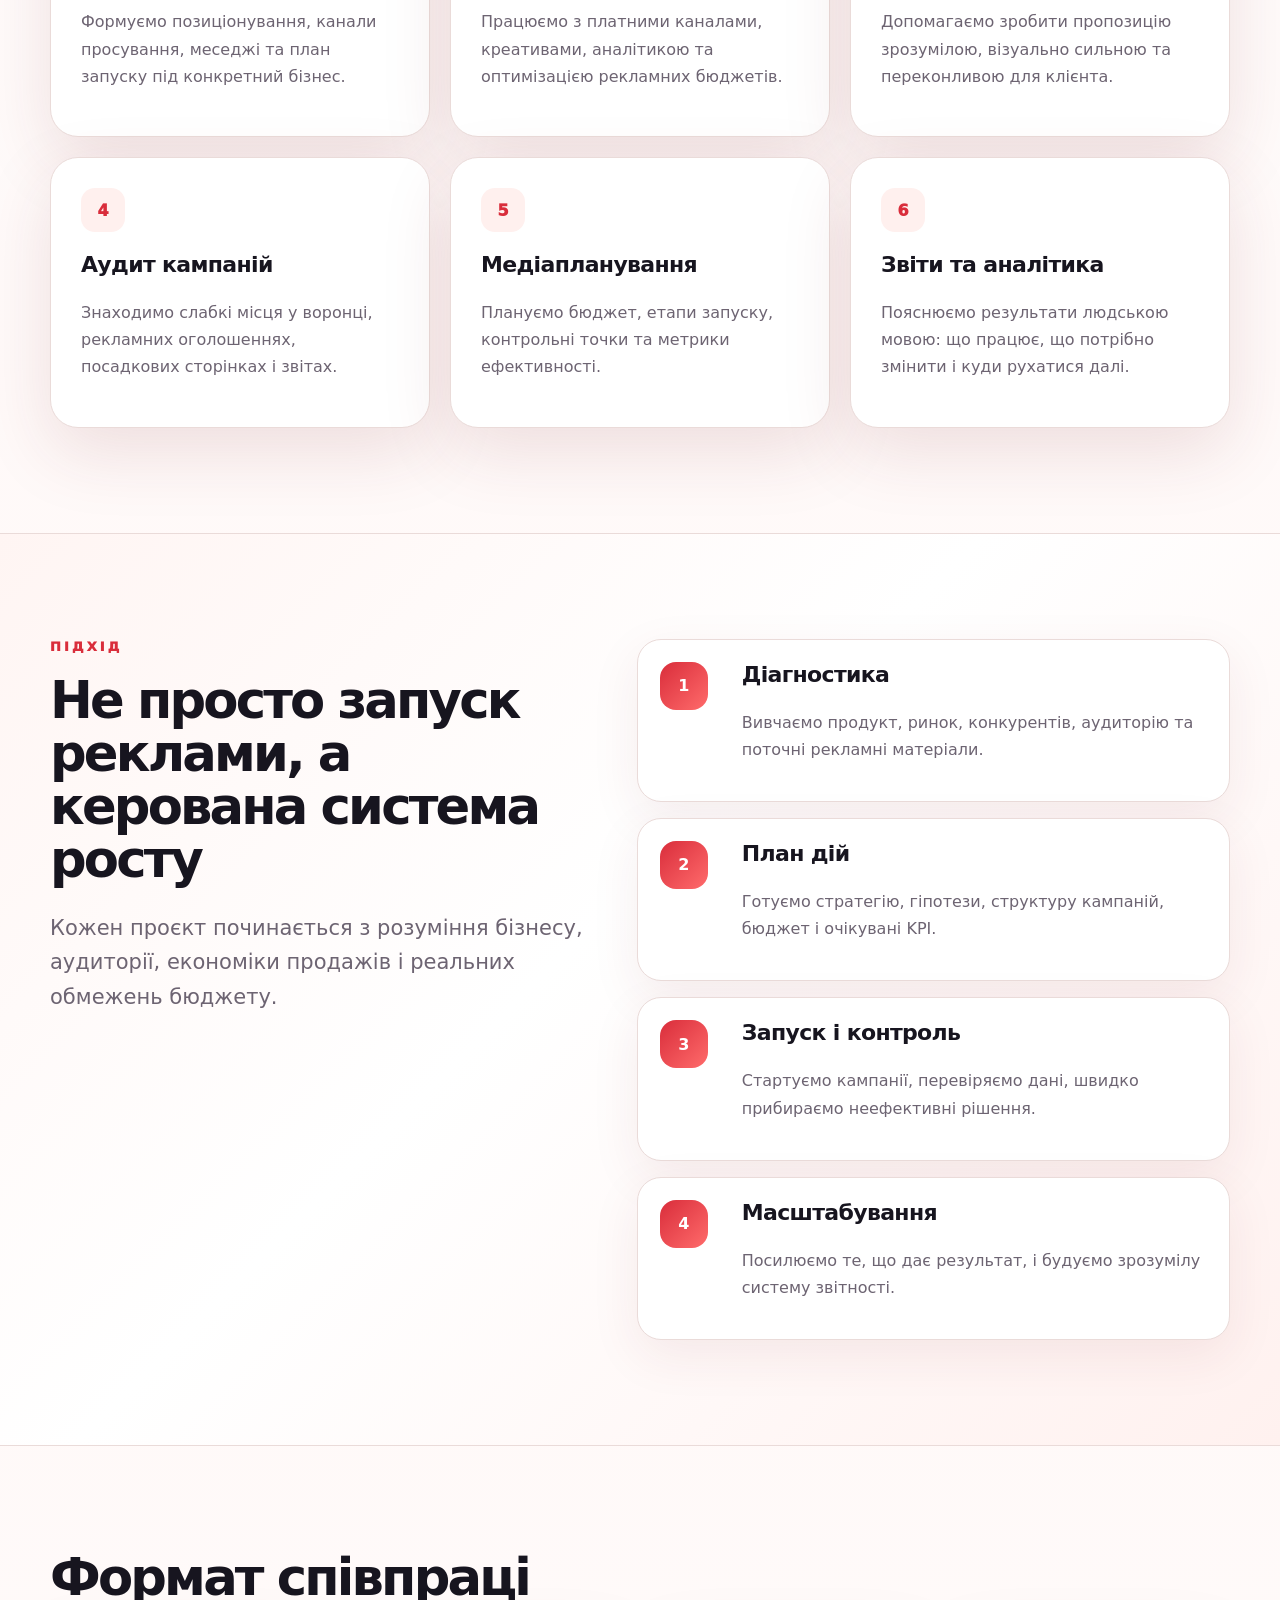
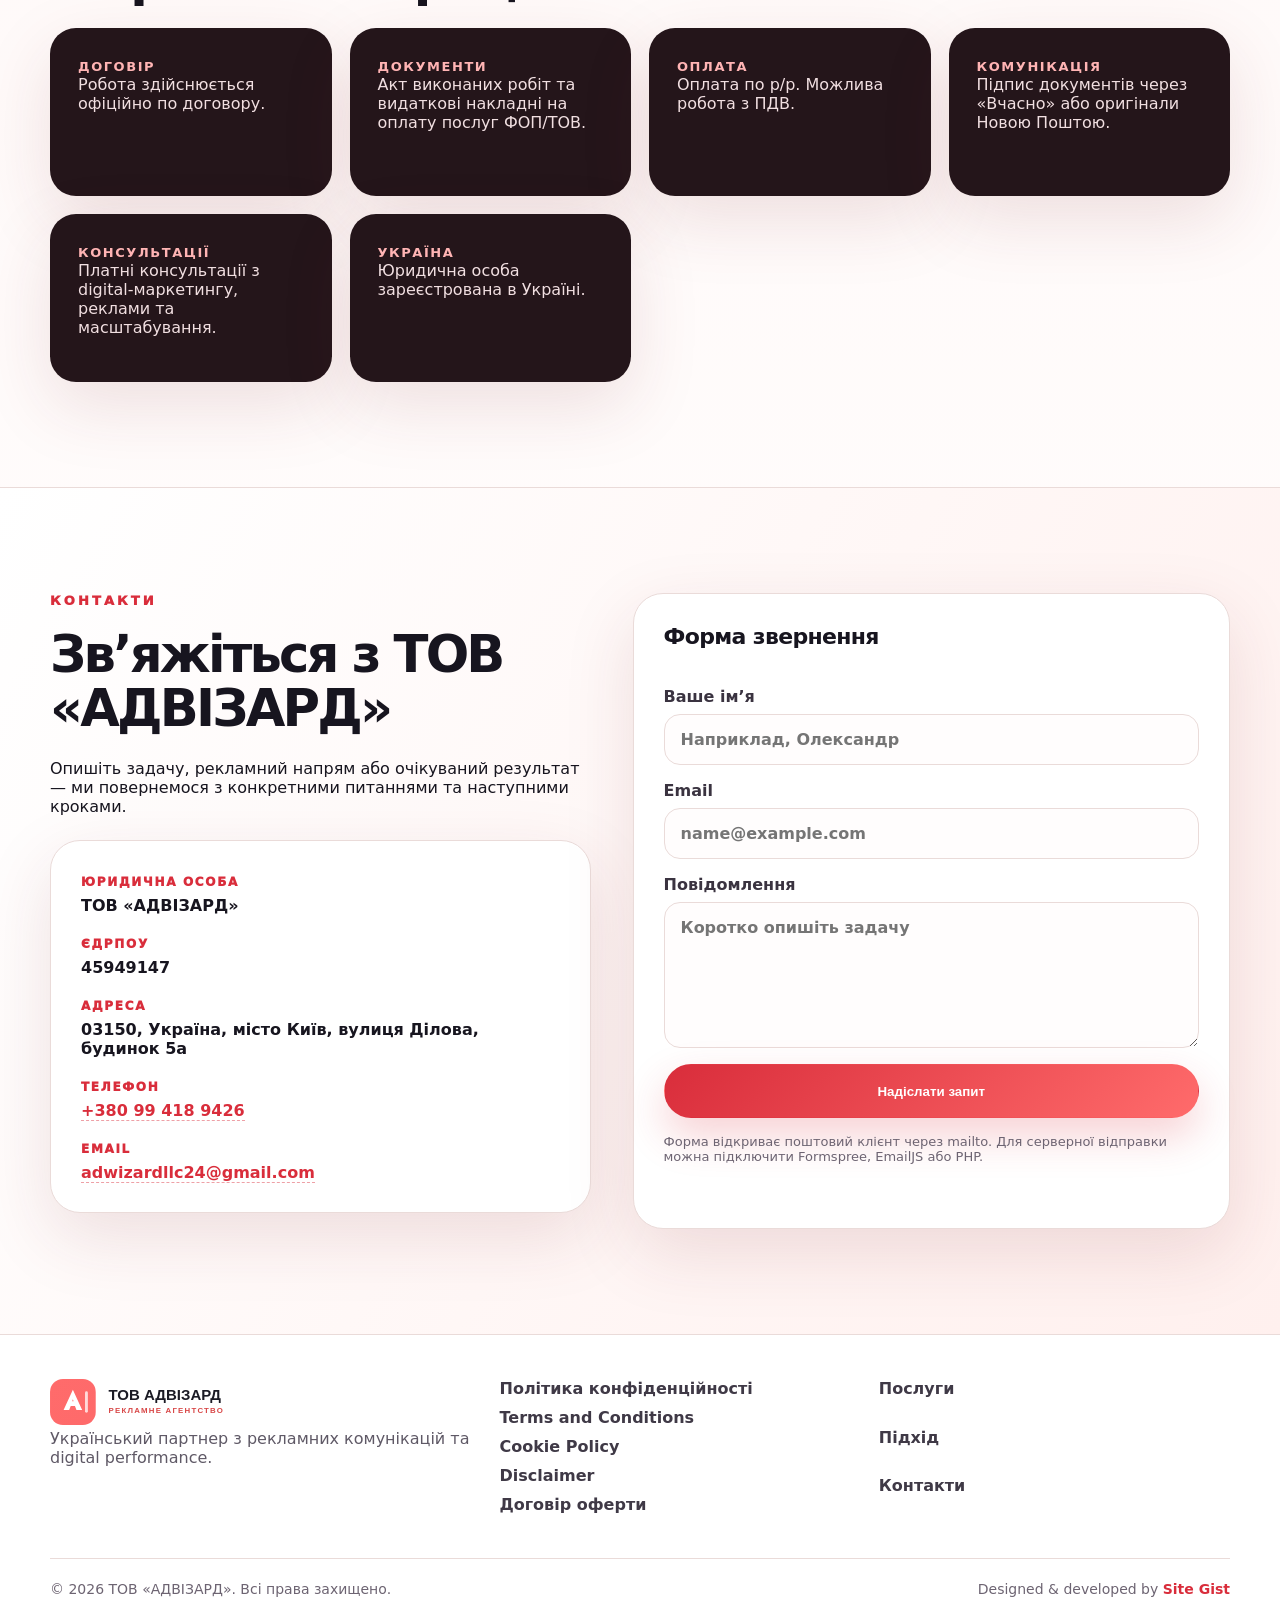
==== commit af99d4f0: "v 1.3" ====
--- a/index.html
+++ b/index.html
@@ -98,16 +98,16 @@
           <aside class="hero-card reveal">
             <div class="metric-grid">
               <div class="metric">
-                <strong>01</strong><span>Аудит рекламних каналів</span>
+                <strong>1</strong><span>Аудит рекламних каналів</span>
               </div>
               <div class="metric">
-                <strong>02</strong><span>Медіапланування та запуск</span>
+                <strong>2</strong><span>Медіапланування та запуск</span>
               </div>
               <div class="metric">
-                <strong>03</strong><span>Аналітика результатів</span>
+                <strong>3</strong><span>Аналітика результатів</span>
               </div>
               <div class="metric">
-                <strong>04</strong><span>Оптимізація бюджету</span>
+                <strong>4</strong><span>Оптимізація бюджету</span>
               </div>
             </div>
           </aside>
@@ -134,7 +134,7 @@
           </div>
           <div class="service-grid">
             <article class="card reveal">
-              <span class="num">01</span>
+              <span class="num">1</span>
               <h3>Рекламна стратегія</h3>
               <p>
                 Формуємо позиціонування, канали просування, меседжі та план
@@ -142,7 +142,7 @@
               </p>
             </article>
             <article class="card reveal">
-              <span class="num">02</span>
+              <span class="num">2</span>
               <h3>Digital performance</h3>
               <p>
                 Працюємо з платними каналами, креативами, аналітикою та
@@ -150,7 +150,7 @@
               </p>
             </article>
             <article class="card reveal">
-              <span class="num">03</span>
+              <span class="num">3</span>
               <h3>Комунікації бренду</h3>
               <p>
                 Допомагаємо зробити пропозицію зрозумілою, візуально сильною та
@@ -158,7 +158,7 @@
               </p>
             </article>
             <article class="card reveal">
-              <span class="num">04</span>
+              <span class="num">4</span>
               <h3>Аудит кампаній</h3>
               <p>
                 Знаходимо слабкі місця у воронці, рекламних оголошеннях,
@@ -166,7 +166,7 @@
               </p>
             </article>
             <article class="card reveal">
-              <span class="num">05</span>
+              <span class="num">5</span>
               <h3>Медіапланування</h3>
               <p>
                 Плануємо бюджет, етапи запуску, контрольні точки та метрики
@@ -174,7 +174,7 @@
               </p>
             </article>
             <article class="card reveal">
-              <span class="num">06</span>
+              <span class="num">6</span>
               <h3>Звіти та аналітика</h3>
               <p>
                 Пояснюємо результати людською мовою: що працює, що потрібно
--- a/assets/css/style.css
+++ b/assets/css/style.css
@@ -689,6 +689,132 @@
 
   color: var(--red);
 }
+.admin-extra {
+  margin-top: 18px;
+  display: flex;
+  justify-content: flex-end;
+}
+
+.forgot-password {
+  font-size: 14px;
+  font-weight: 700;
+
+  color: var(--red);
+
+  text-decoration: none;
+
+  transition: 0.2s ease;
+}
+
+.forgot-password:hover {
+  opacity: 0.7;
+}
+
+.form-status {
+  margin-top: 18px;
+
+  font-size: 14px;
+  font-weight: 700;
+
+  line-height: 1.5;
+}
+.modal-overlay {
+  position: fixed;
+  inset: 0;
+
+  background: rgba(0, 0, 0, 0.45);
+
+  display: flex;
+  align-items: center;
+  justify-content: center;
+
+  opacity: 0;
+  visibility: hidden;
+
+  transition: 0.3s ease;
+
+  z-index: 9999;
+}
+
+.modal-overlay.show {
+  opacity: 1;
+  visibility: visible;
+}
+
+.modal-box {
+  width: min(92%, 480px);
+
+  background: #fff;
+
+  border-radius: 28px;
+
+  padding: 38px;
+
+  position: relative;
+
+  box-shadow: 0 30px 80px rgba(0, 0, 0, 0.18);
+
+  animation: modalUp 0.35s ease;
+}
+
+.modal-box h3 {
+  font-size: 32px;
+
+  margin-bottom: 14px;
+}
+
+.modal-box p {
+  margin-bottom: 22px;
+
+  color: #5b6475;
+
+  line-height: 1.7;
+}
+
+.modal-box input {
+  width: 100%;
+
+  height: 62px;
+
+  border-radius: 18px;
+
+  border: 1px solid rgba(0, 0, 0, 0.1);
+
+  padding: 0 20px;
+
+  margin-bottom: 18px;
+
+  font-size: 16px;
+}
+
+.modal-close {
+  position: absolute;
+
+  top: 16px;
+  right: 18px;
+
+  border: none;
+
+  background: none;
+
+  font-size: 34px;
+
+  cursor: pointer;
+
+  color: #111827;
+}
+
+@keyframes modalUp {
+  from {
+    opacity: 0;
+    transform: translateY(20px) scale(0.96);
+  }
+
+  to {
+    opacity: 1;
+    transform: translateY(0) scale(1);
+  }
+}
 
 @media (max-width: 900px) {
   .about-grid {
